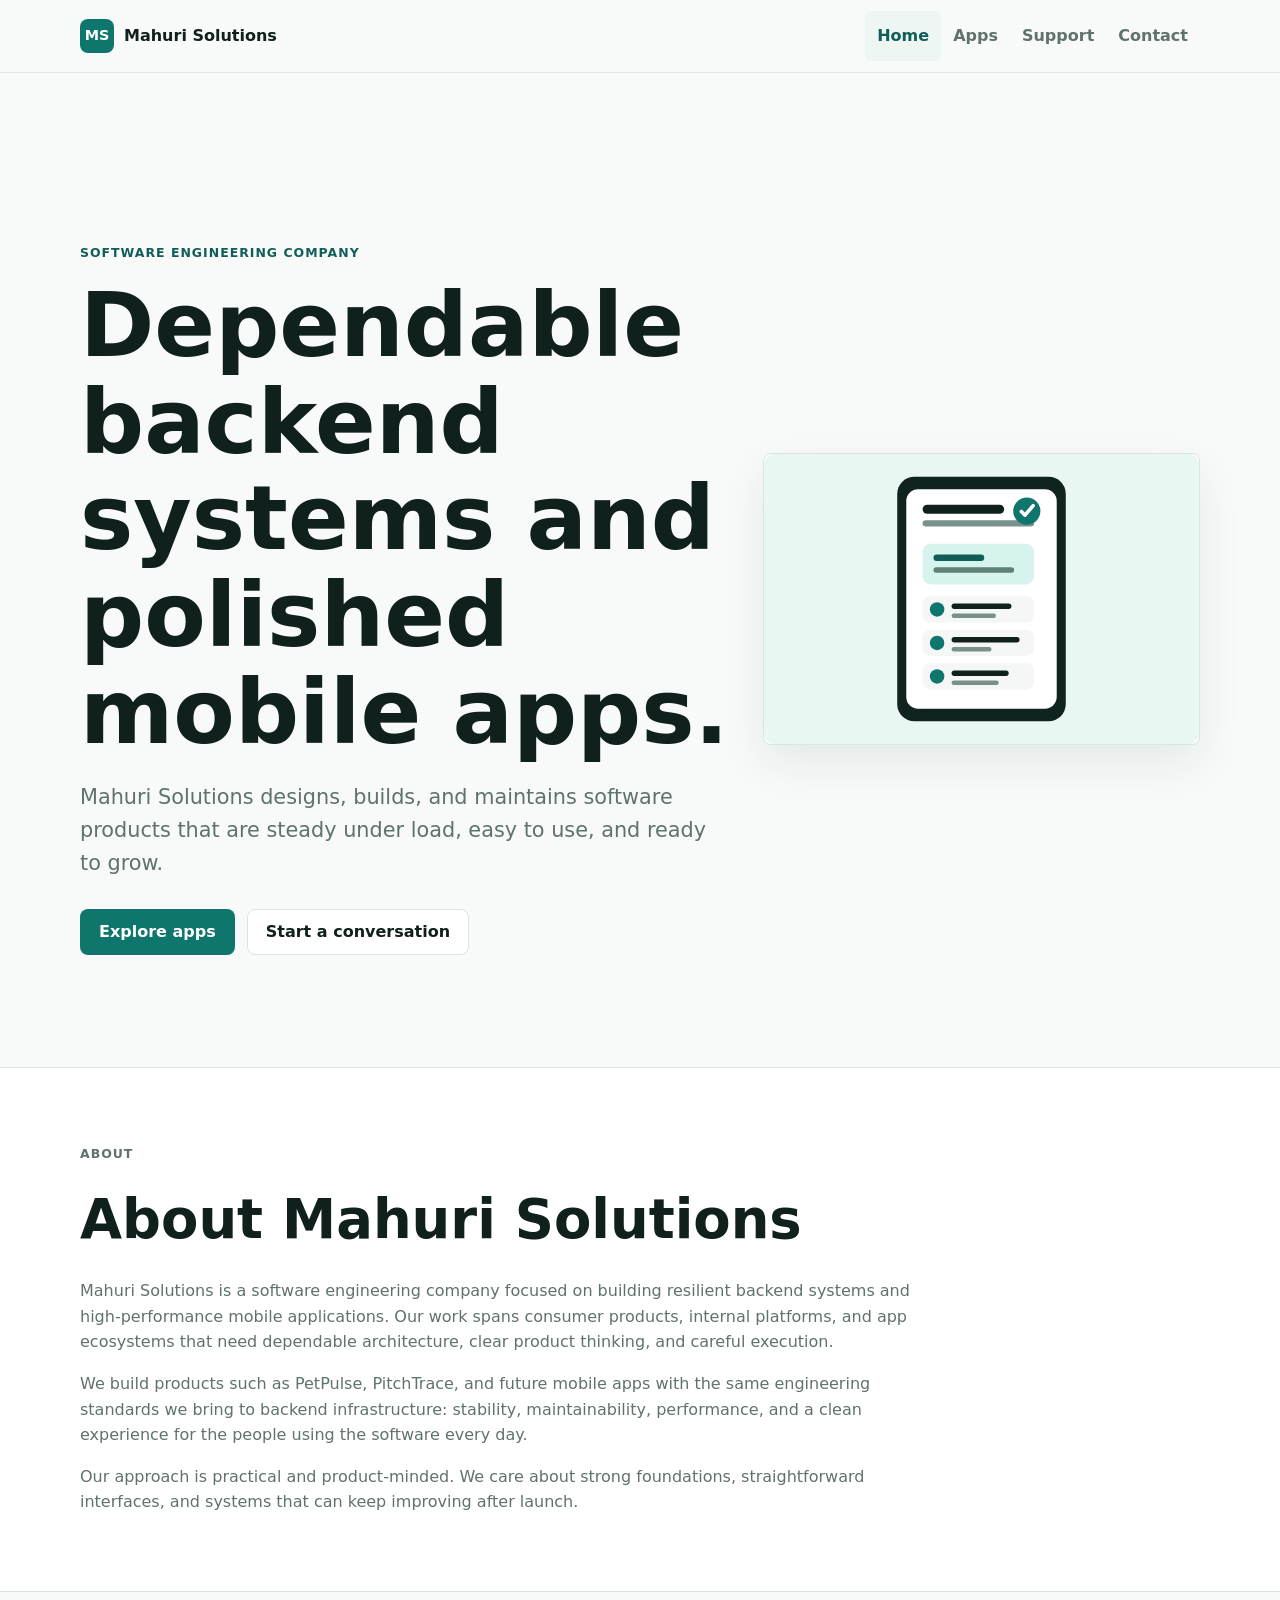
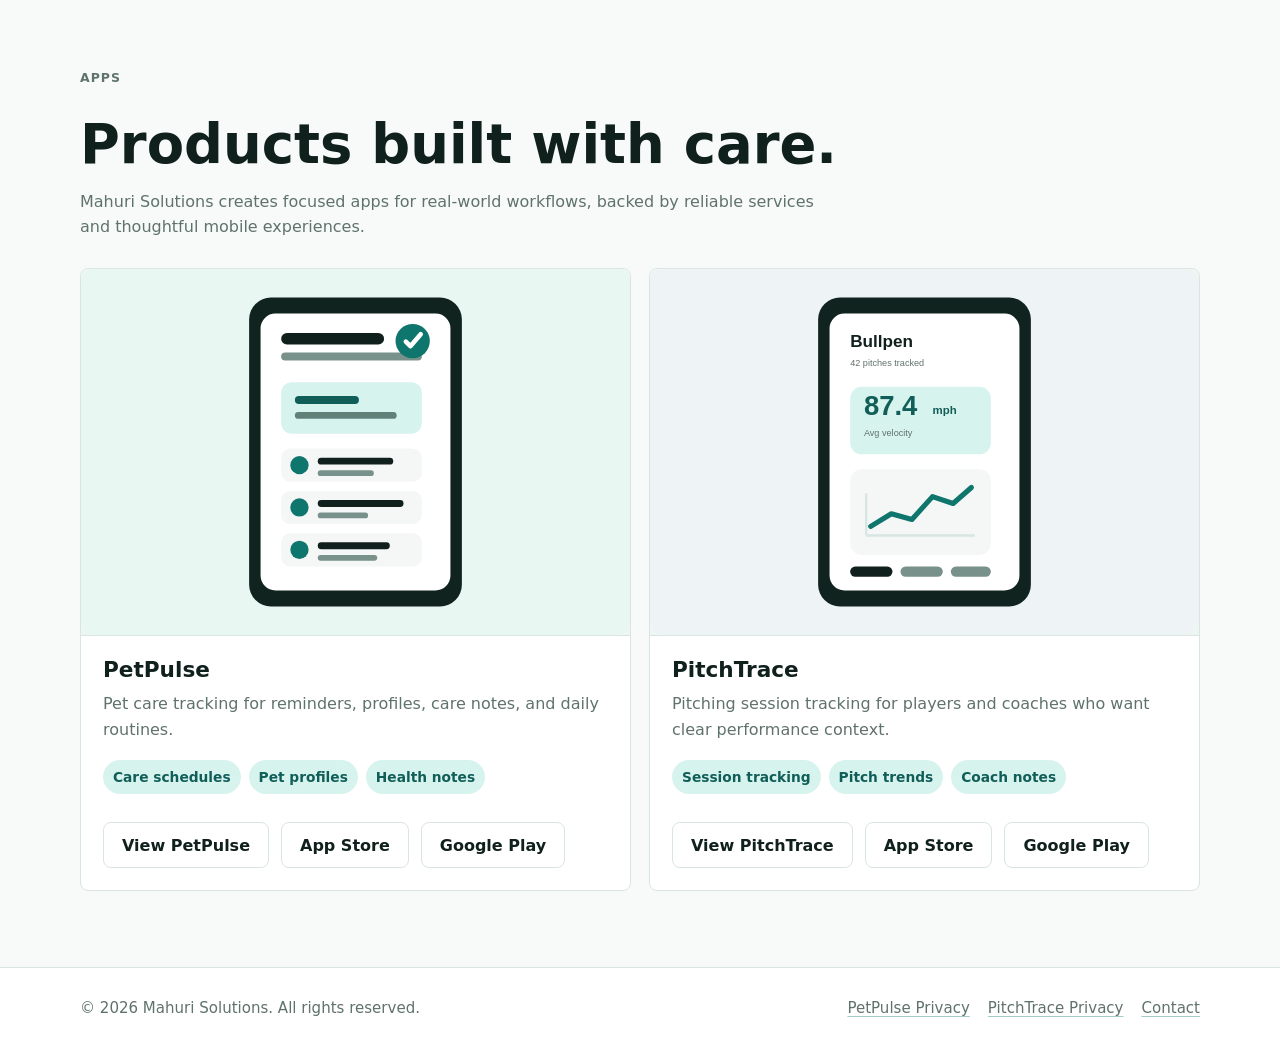
==== index.html @ b08d7b86 "Create Mahuri Solutions static site" ====
<!doctype html>
<html lang="en">
  <head>
    <meta charset="utf-8">
    <meta name="viewport" content="width=device-width, initial-scale=1">
    <meta name="description" content="Mahuri Solutions builds resilient backend systems and high-performance mobile apps, including PetPulse and PitchTrace.">
    <title>Mahuri Solutions | Software engineering for dependable products</title>
    <link rel="stylesheet" href="assets/css/styles.css">
  </head>
  <body>
    <a class="skip-link" href="#main">Skip to content</a>
    <header class="site-header">
      <div class="nav-wrap">
        <a class="brand" href="index.html" aria-label="Mahuri Solutions home">
          <span class="brand-mark">MS</span>
          <span>Mahuri Solutions</span>
        </a>
        <button class="nav-toggle" type="button" aria-label="Toggle navigation" aria-expanded="false" data-nav-toggle><span></span></button>
        <nav class="nav-links" aria-label="Primary navigation" data-nav-links>
          <a href="index.html" aria-current="page">Home</a>
          <a href="#apps">Apps</a>
          <a href="support/index.html">Support</a>
          <a href="contact/index.html">Contact</a>
        </nav>
      </div>
    </header>

    <main id="main">
      <section class="hero">
        <div class="section hero-grid">
          <div>
            <p class="eyebrow">Software engineering company</p>
            <h1>Dependable backend systems and polished mobile apps.</h1>
            <p class="lead">Mahuri Solutions designs, builds, and maintains software products that are steady under load, easy to use, and ready to grow.</p>
            <div class="hero-actions">
              <a class="button primary" href="#apps">Explore apps</a>
              <a class="button secondary" href="contact/index.html">Start a conversation</a>
            </div>
          </div>
          <div class="hero-panel" aria-label="Mahuri Solutions mobile app previews">
            <img src="assets/img/petpulse-dashboard.svg" alt="PetPulse mobile care dashboard preview" width="960" height="640" loading="eager">
          </div>
        </div>
      </section>

      <section class="band">
        <div class="section">
          <div class="section-header">
            <p class="eyebrow">About</p>
            <h2>About Mahuri Solutions</h2>
          </div>
          <div class="text-block">
            <p>Mahuri Solutions is a software engineering company focused on building resilient backend systems and high-performance mobile applications. Our work spans consumer products, internal platforms, and app ecosystems that need dependable architecture, clear product thinking, and careful execution.</p>
            <p>We build products such as PetPulse, PitchTrace, and future mobile apps with the same engineering standards we bring to backend infrastructure: stability, maintainability, performance, and a clean experience for the people using the software every day.</p>
            <p>Our approach is practical and product-minded. We care about strong foundations, straightforward interfaces, and systems that can keep improving after launch.</p>
          </div>
        </div>
      </section>

      <section class="section" id="apps">
        <div class="section-header">
          <p class="eyebrow">Apps</p>
          <h2>Products built with care.</h2>
          <p>Mahuri Solutions creates focused apps for real-world workflows, backed by reliable services and thoughtful mobile experiences.</p>
        </div>
        <div class="app-grid">
          <article class="app-card">
            <img src="assets/img/petpulse-dashboard.svg" alt="PetPulse dashboard screenshot preview" width="960" height="640" loading="lazy">
            <div class="app-card-body">
              <h3>PetPulse</h3>
              <p>Pet care tracking for reminders, profiles, care notes, and daily routines.</p>
              <ul class="tag-list" aria-label="PetPulse features">
                <li>Care schedules</li>
                <li>Pet profiles</li>
                <li>Health notes</li>
              </ul>
              <div class="store-links">
                <a class="store-badge" href="apps/petpulse/index.html">View PetPulse</a>
                <a class="store-badge" href="#" aria-label="PetPulse on the App Store">App Store</a>
                <a class="store-badge" href="#" aria-label="PetPulse on Google Play">Google Play</a>
              </div>
            </div>
          </article>

          <article class="app-card">
            <img src="assets/img/pitchtrace-analytics.svg" alt="PitchTrace analytics screenshot preview" width="960" height="640" loading="lazy">
            <div class="app-card-body">
              <h3>PitchTrace</h3>
              <p>Pitching session tracking for players and coaches who want clear performance context.</p>
              <ul class="tag-list" aria-label="PitchTrace features">
                <li>Session tracking</li>
                <li>Pitch trends</li>
                <li>Coach notes</li>
              </ul>
              <div class="store-links">
                <a class="store-badge" href="apps/pitchtrace/index.html">View PitchTrace</a>
                <a class="store-badge" href="#" aria-label="PitchTrace on the App Store">App Store</a>
                <a class="store-badge" href="#" aria-label="PitchTrace on Google Play">Google Play</a>
              </div>
            </div>
          </article>
        </div>
      </section>
    </main>

    <footer class="site-footer">
      <div class="footer-inner">
        <p>&copy; <span data-year></span> Mahuri Solutions. All rights reserved.</p>
        <div class="footer-links">
          <a href="privacy/petpulse/index.html">PetPulse Privacy</a>
          <a href="privacy/pitchtrace/index.html">PitchTrace Privacy</a>
          <a href="contact/index.html">Contact</a>
        </div>
      </div>
    </footer>
    <script src="assets/js/main.js" defer></script>
  </body>
</html>
---- assets/css/styles.css ----
:root {
  --bg: #f7faf9;
  --surface: #ffffff;
  --surface-soft: #edf6f3;
  --ink: #10201c;
  --muted: #60726c;
  --line: #d9e5e1;
  --accent: #0f766e;
  --accent-strong: #115e59;
  --accent-soft: #d7f3ee;
  --shadow: 0 18px 45px rgba(16, 32, 28, 0.08);
  --radius: 8px;
  color-scheme: light;
}

* {
  box-sizing: border-box;
}

html {
  scroll-behavior: smooth;
}

body {
  margin: 0;
  background: var(--bg);
  color: var(--ink);
  font-family: Inter, ui-sans-serif, system-ui, -apple-system, BlinkMacSystemFont, "Segoe UI", sans-serif;
  line-height: 1.6;
}

img {
  display: block;
  max-width: 100%;
  height: auto;
}

a {
  color: inherit;
  text-decoration-color: rgba(15, 118, 110, 0.38);
  text-underline-offset: 0.18em;
}

a:hover {
  color: var(--accent-strong);
}

.site-header {
  position: sticky;
  top: 0;
  z-index: 10;
  border-bottom: 1px solid rgba(217, 229, 225, 0.8);
  background: rgba(247, 250, 249, 0.92);
  backdrop-filter: blur(14px);
}

.nav-wrap,
.section,
.footer-inner {
  width: min(1120px, calc(100% - 32px));
  margin: 0 auto;
}

.nav-wrap {
  display: flex;
  align-items: center;
  justify-content: space-between;
  min-height: 72px;
  gap: 20px;
}

.brand {
  display: inline-flex;
  align-items: center;
  gap: 10px;
  font-weight: 760;
  text-decoration: none;
}

.brand-mark {
  display: grid;
  width: 34px;
  height: 34px;
  place-items: center;
  border-radius: 8px;
  background: var(--accent);
  color: white;
  font-size: 0.9rem;
  letter-spacing: 0;
}

.nav-toggle {
  display: inline-flex;
  align-items: center;
  justify-content: center;
  width: 42px;
  height: 42px;
  border: 1px solid var(--line);
  border-radius: 8px;
  background: var(--surface);
  color: var(--ink);
}

.nav-toggle span,
.nav-toggle span::before,
.nav-toggle span::after {
  display: block;
  width: 18px;
  height: 2px;
  border-radius: 999px;
  background: currentColor;
  content: "";
}

.nav-toggle span::before {
  transform: translateY(-6px);
}

.nav-toggle span::after {
  transform: translateY(4px);
}

.nav-links {
  position: absolute;
  top: 72px;
  right: 16px;
  left: 16px;
  display: none;
  padding: 10px;
  border: 1px solid var(--line);
  border-radius: 8px;
  background: var(--surface);
  box-shadow: var(--shadow);
}

.nav-links.is-open {
  display: grid;
}

.nav-links a {
  padding: 12px;
  border-radius: 6px;
  color: var(--muted);
  font-weight: 650;
  text-decoration: none;
}

.nav-links a:hover,
.nav-links a[aria-current="page"] {
  background: var(--surface-soft);
  color: var(--accent-strong);
}

.hero {
  padding: 72px 0 36px;
}

.hero-grid {
  display: grid;
  gap: 34px;
  align-items: center;
}

.eyebrow {
  margin: 0 0 14px;
  color: var(--accent-strong);
  font-size: 0.78rem;
  font-weight: 780;
  letter-spacing: 0.08em;
  text-transform: uppercase;
}

h1,
h2,
h3 {
  margin: 0;
  line-height: 1.08;
  letter-spacing: 0;
}

h1 {
  max-width: 760px;
  font-size: clamp(2.5rem, 8vw, 5.6rem);
}

h2 {
  font-size: clamp(2rem, 5vw, 3.4rem);
}

h3 {
  font-size: 1.35rem;
}

p {
  margin: 0;
}

.lead {
  max-width: 720px;
  margin-top: 20px;
  color: var(--muted);
  font-size: clamp(1.06rem, 2.5vw, 1.3rem);
}

.hero-actions,
.store-links,
.button-row {
  display: flex;
  flex-wrap: wrap;
  gap: 12px;
  margin-top: 28px;
}

.button,
.store-badge {
  display: inline-flex;
  align-items: center;
  justify-content: center;
  min-height: 46px;
  padding: 0 18px;
  border: 1px solid transparent;
  border-radius: 8px;
  font-weight: 760;
  text-decoration: none;
}

.button.primary {
  background: var(--accent);
  color: white;
}

.button.primary:hover {
  background: var(--accent-strong);
  color: white;
}

.button.secondary,
.store-badge {
  border-color: var(--line);
  background: var(--surface);
  color: var(--ink);
}

.button.secondary:hover,
.store-badge:hover {
  border-color: rgba(15, 118, 110, 0.45);
  color: var(--accent-strong);
}

.hero-panel {
  overflow: hidden;
  border: 1px solid var(--line);
  border-radius: 8px;
  background: var(--surface);
  box-shadow: var(--shadow);
}

.hero-panel img {
  width: 100%;
}

.section {
  padding: 56px 0;
}

.section-header {
  display: grid;
  gap: 14px;
  max-width: 760px;
  margin-bottom: 28px;
}

.section-header p,
.text-block p,
.feature-card p,
.app-card p,
.policy-content p,
.policy-content li,
.faq-item p {
  color: var(--muted);
}

.band {
  border-top: 1px solid var(--line);
  border-bottom: 1px solid var(--line);
  background: var(--surface);
}

.text-block {
  display: grid;
  gap: 16px;
  max-width: 860px;
}

.app-grid,
.feature-grid,
.support-grid,
.privacy-grid {
  display: grid;
  gap: 18px;
}

.app-card,
.feature-card,
.faq-item,
.contact-panel,
.policy-card {
  border: 1px solid var(--line);
  border-radius: 8px;
  background: var(--surface);
}

.app-card {
  display: grid;
  overflow: hidden;
}

.app-card-body,
.feature-card,
.faq-item,
.contact-panel,
.policy-card {
  padding: 22px;
}

.app-card img {
  width: 100%;
  border-bottom: 1px solid var(--line);
  background: var(--surface-soft);
}

.app-card h3,
.feature-card h3,
.faq-item h3 {
  margin-bottom: 10px;
}

.tag-list {
  display: flex;
  flex-wrap: wrap;
  gap: 8px;
  margin: 18px 0 0;
  padding: 0;
  list-style: none;
}

.tag-list li {
  padding: 6px 10px;
  border-radius: 999px;
  background: var(--accent-soft);
  color: var(--accent-strong);
  font-size: 0.86rem;
  font-weight: 700;
}

.app-hero {
  padding: 58px 0 26px;
}

.app-detail-grid {
  display: grid;
  gap: 28px;
  align-items: center;
}

.screenshot-strip {
  display: grid;
  grid-template-columns: 1fr;
  gap: 14px;
}

.screenshot-strip img {
  width: 100%;
  border: 1px solid var(--line);
  border-radius: 8px;
  background: var(--surface);
  box-shadow: 0 12px 30px rgba(16, 32, 28, 0.06);
}

.policy-content {
  display: grid;
  gap: 24px;
  max-width: 860px;
}

.policy-content h2 {
  font-size: 1.45rem;
}

.policy-content ul {
  margin: 10px 0 0;
  padding-left: 20px;
}

.contact-form {
  display: grid;
  gap: 16px;
}

.field {
  display: grid;
  gap: 8px;
}

label {
  font-weight: 720;
}

input,
select,
textarea {
  width: 100%;
  min-height: 46px;
  padding: 12px 14px;
  border: 1px solid var(--line);
  border-radius: 8px;
  background: var(--surface);
  color: var(--ink);
  font: inherit;
}

textarea {
  min-height: 150px;
  resize: vertical;
}

input:focus,
select:focus,
textarea:focus {
  outline: 3px solid rgba(15, 118, 110, 0.16);
  border-color: var(--accent);
}

.form-note,
.fine-print {
  color: var(--muted);
  font-size: 0.92rem;
}

.site-footer {
  border-top: 1px solid var(--line);
  background: var(--surface);
}

.footer-inner {
  display: grid;
  gap: 16px;
  padding: 28px 0;
  color: var(--muted);
  font-size: 0.94rem;
}

.footer-links {
  display: flex;
  flex-wrap: wrap;
  gap: 12px 18px;
}

.skip-link {
  position: absolute;
  top: -60px;
  left: 16px;
  z-index: 20;
  padding: 10px 14px;
  background: var(--ink);
  color: white;
}

.skip-link:focus {
  top: 12px;
}

@media (min-width: 720px) {
  .nav-toggle {
    display: none;
  }

  .nav-links {
    position: static;
    display: flex;
    padding: 0;
    border: 0;
    background: transparent;
    box-shadow: none;
  }

  .hero {
    padding-top: 94px;
  }

  .hero-grid,
  .app-detail-grid {
    grid-template-columns: minmax(0, 1.04fr) minmax(280px, 0.7fr);
  }

  .app-grid,
  .support-grid,
  .privacy-grid {
    grid-template-columns: repeat(2, minmax(0, 1fr));
  }

  .feature-grid {
    grid-template-columns: repeat(3, minmax(0, 1fr));
  }

  .screenshot-strip {
    grid-template-columns: repeat(3, minmax(0, 1fr));
  }

  .footer-inner {
    grid-template-columns: 1fr auto;
    align-items: center;
  }
}

@media (min-width: 1000px) {
  .section {
    padding: 76px 0;
  }
}
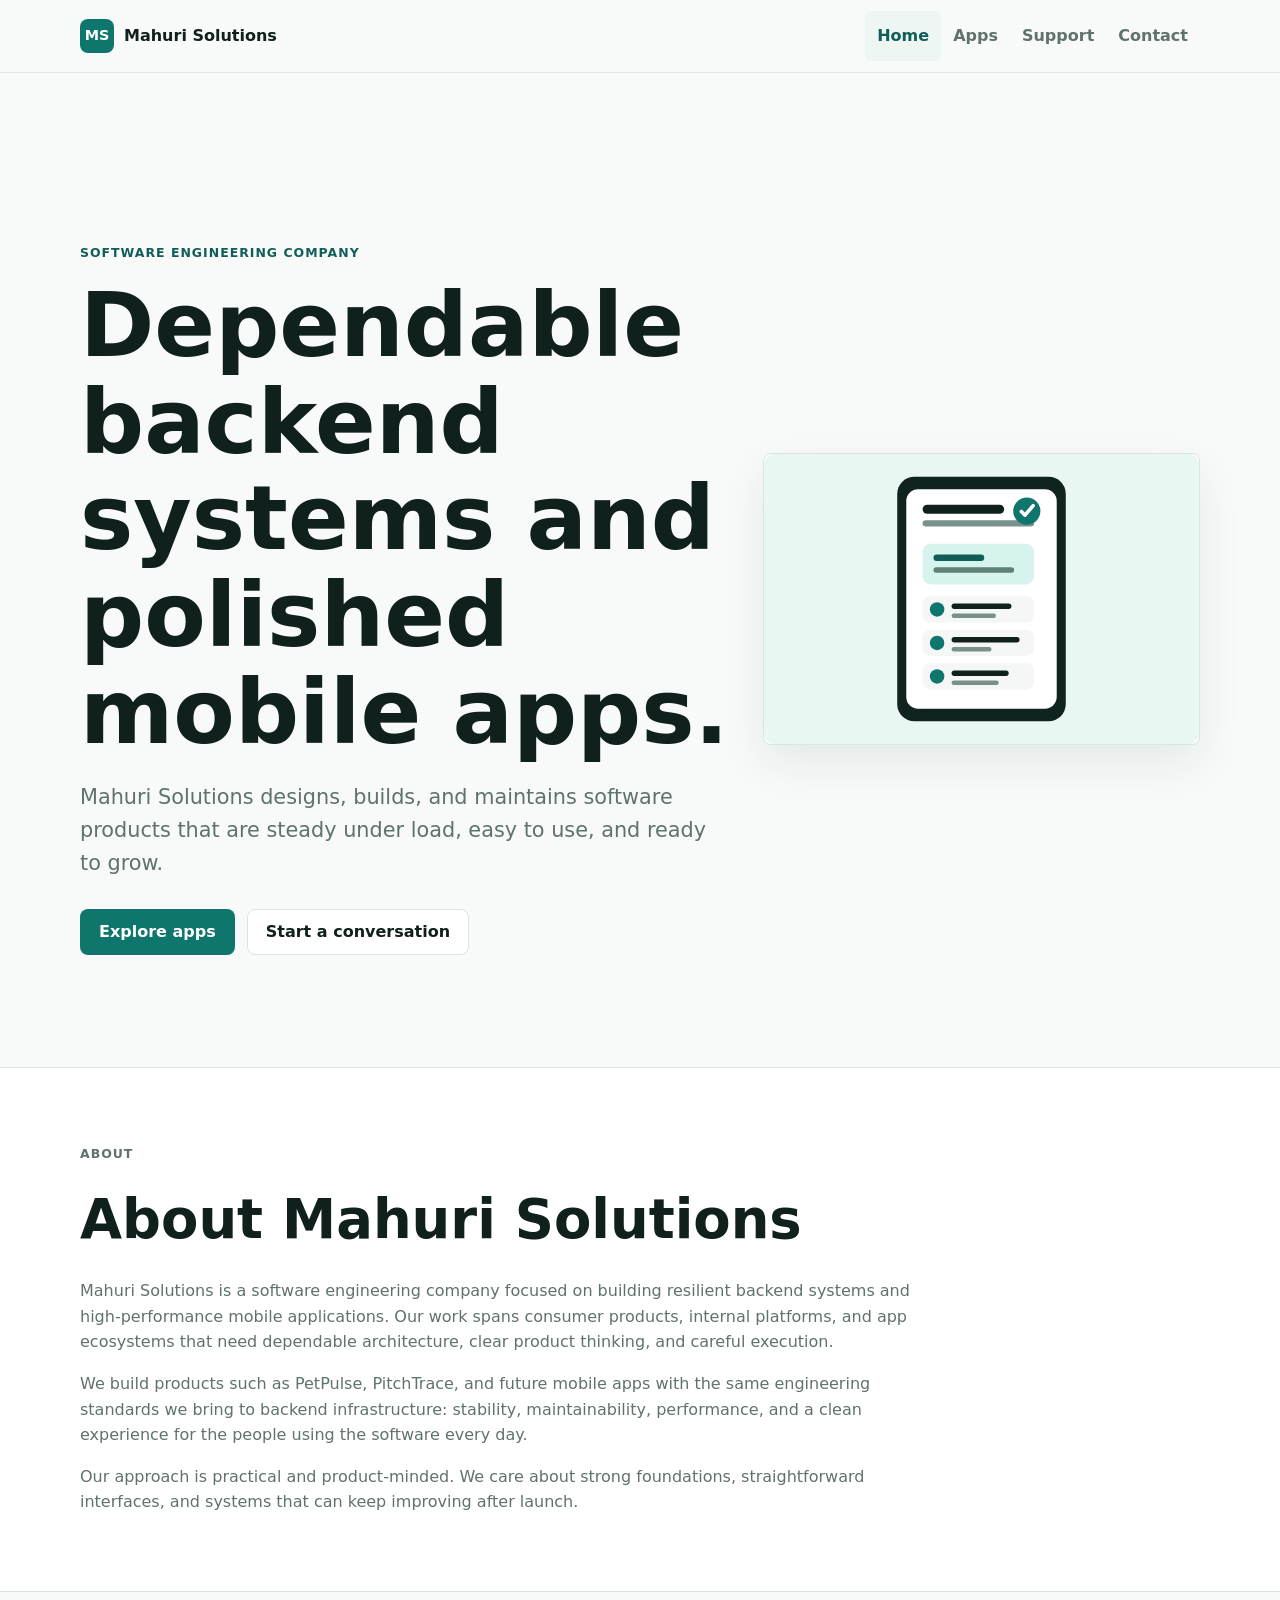
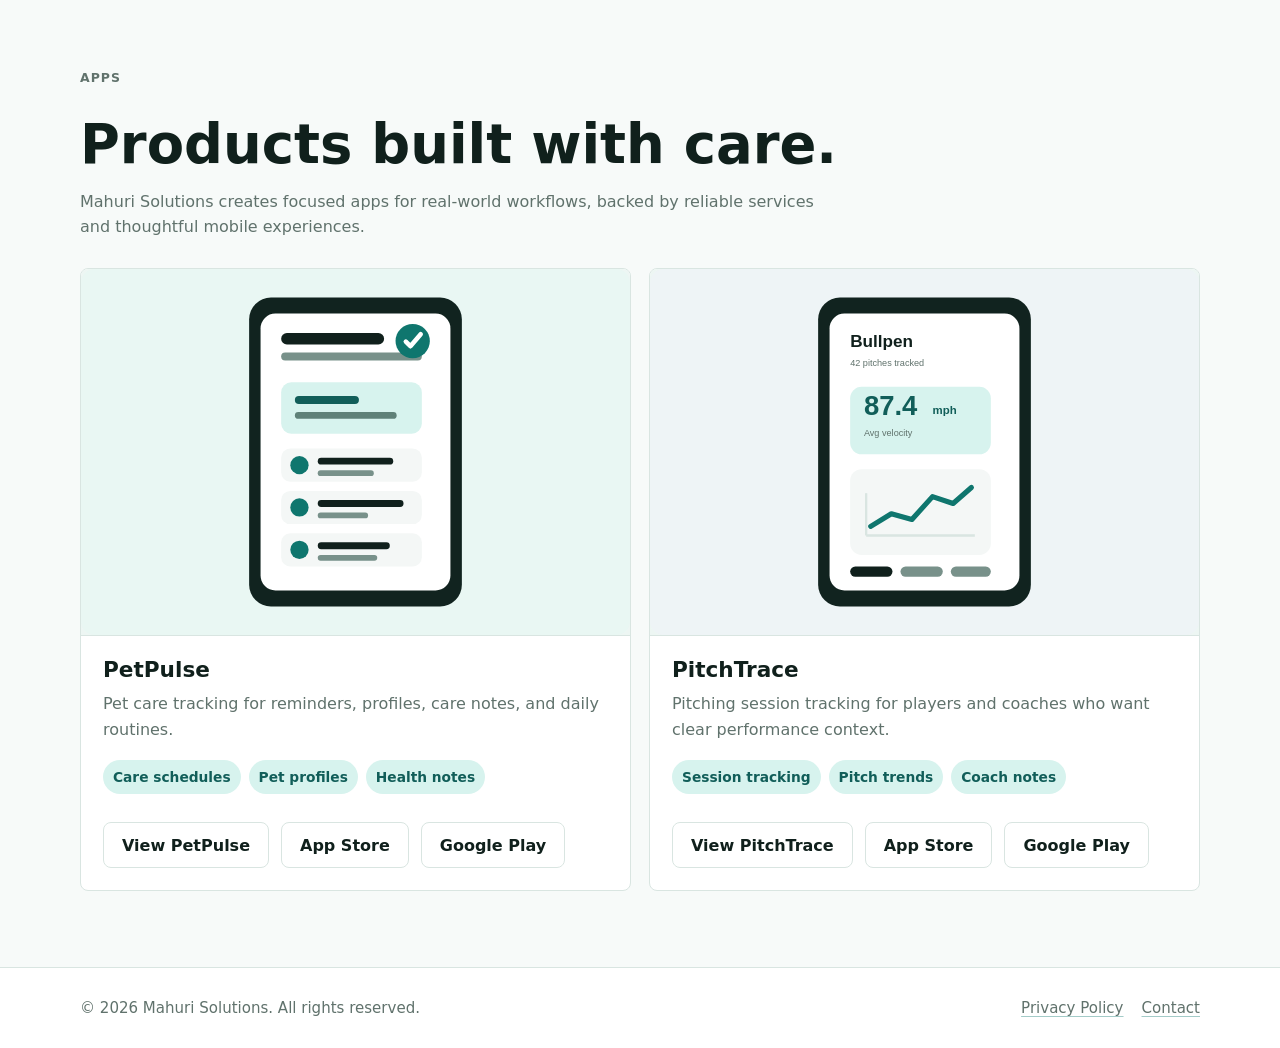
==== commit de5710c4: "Add company privacy policy" ====
--- a/index.html
+++ b/index.html
@@ -107,8 +107,7 @@
       <div class="footer-inner">
         <p>&copy; <span data-year></span> Mahuri Solutions. All rights reserved.</p>
         <div class="footer-links">
-          <a href="privacy/petpulse/index.html">PetPulse Privacy</a>
-          <a href="privacy/pitchtrace/index.html">PitchTrace Privacy</a>
+          <a href="privacy/index.html">Privacy Policy</a>
           <a href="contact/index.html">Contact</a>
         </div>
       </div>
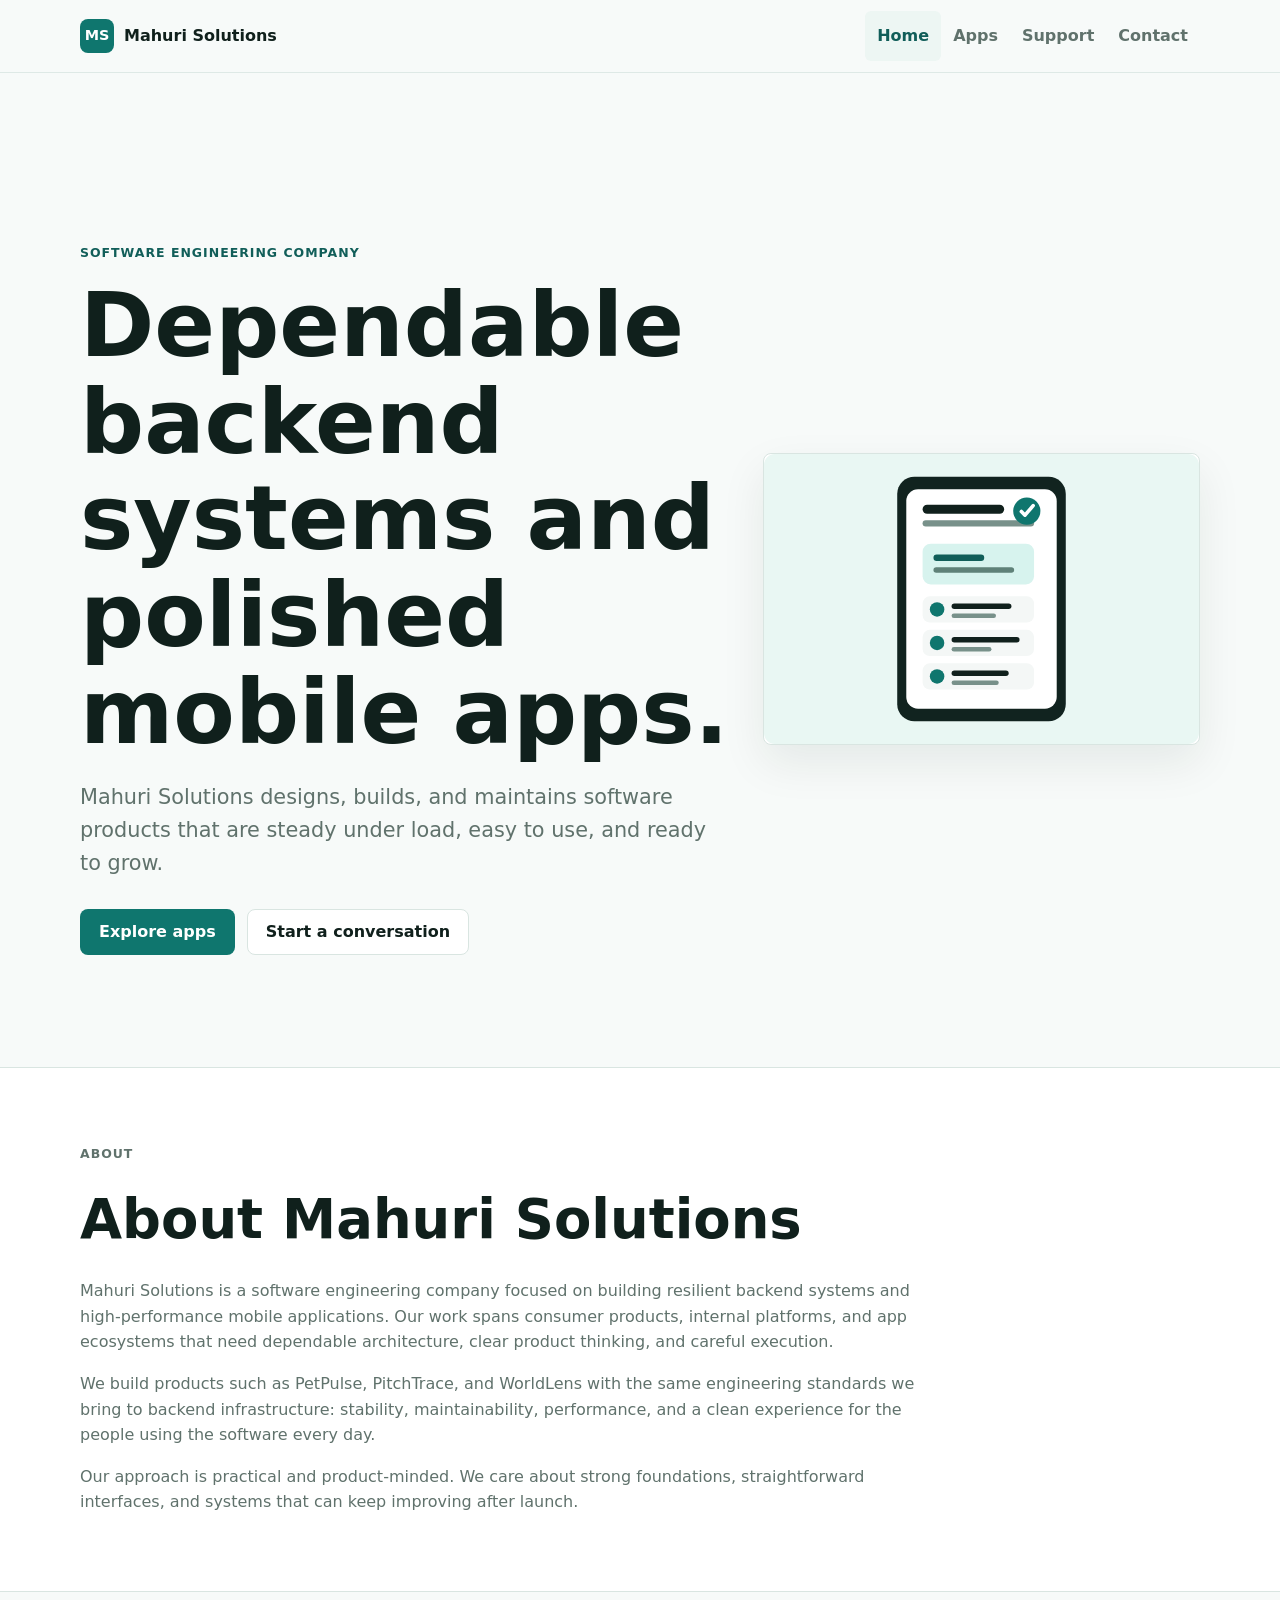
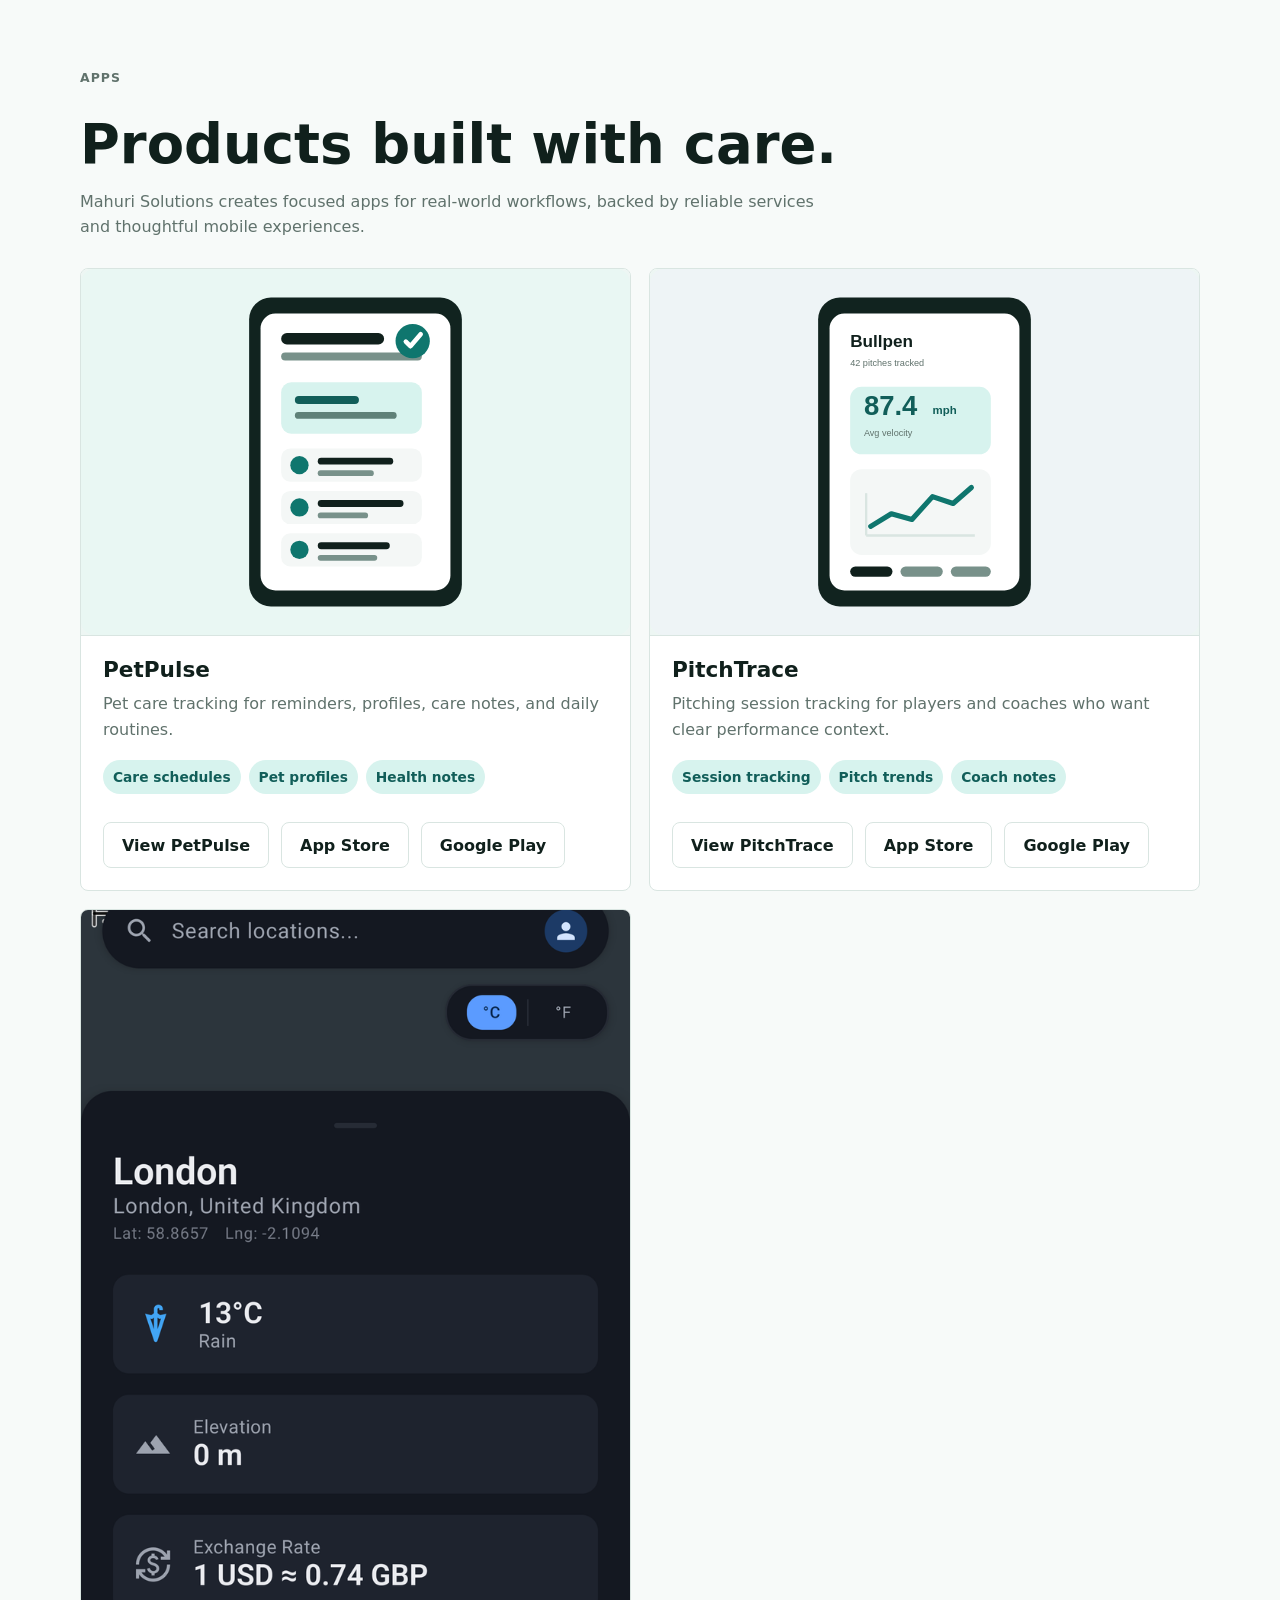
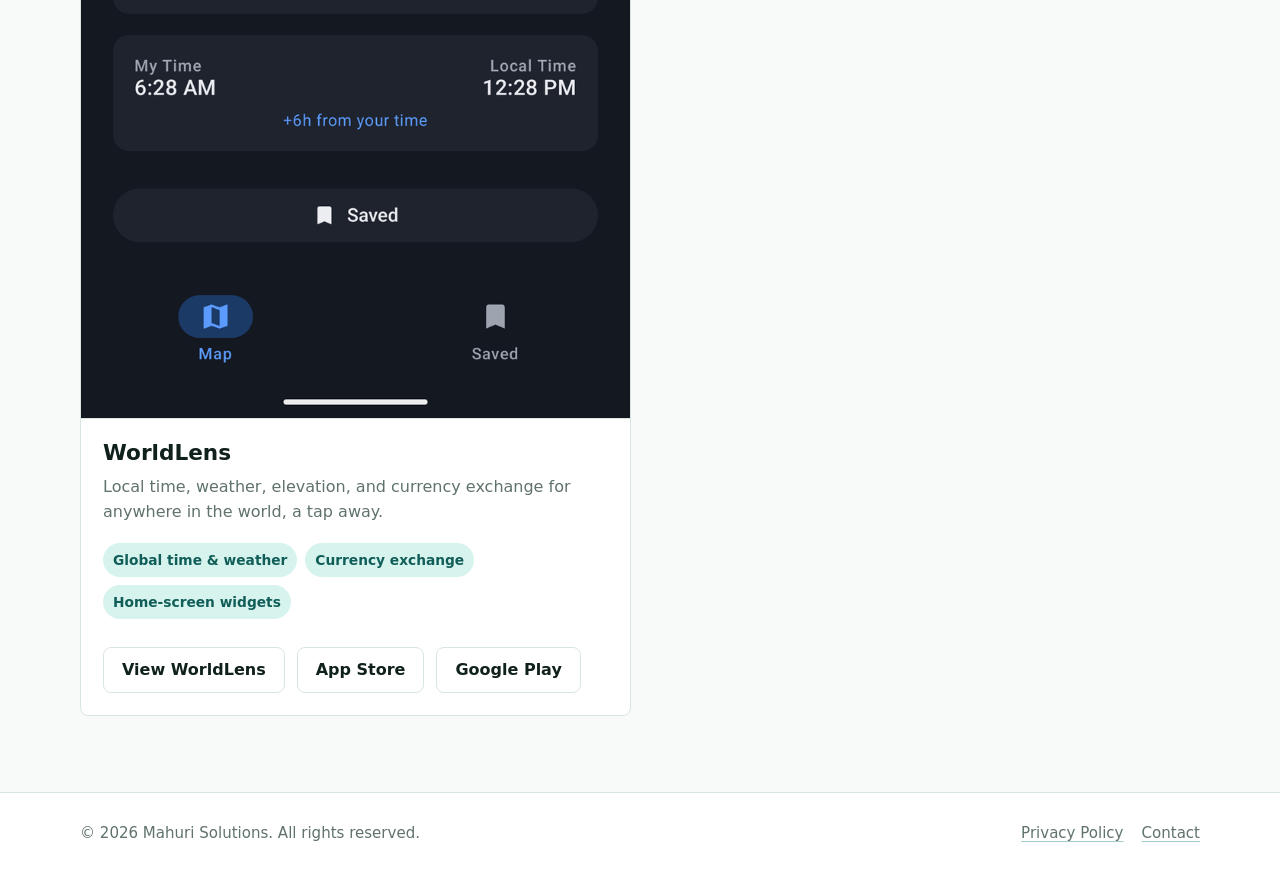
==== commit 71730a12: "Add WorldLens to the site New app detail page (apps/worldlens), support FAQ page, and a privacy poli" ====
--- a/index.html
+++ b/index.html
@@ -3,7 +3,7 @@
   <head>
     <meta charset="utf-8">
     <meta name="viewport" content="width=device-width, initial-scale=1">
-    <meta name="description" content="Mahuri Solutions builds resilient backend systems and high-performance mobile apps, including PetPulse and PitchTrace.">
+    <meta name="description" content="Mahuri Solutions builds resilient backend systems and high-performance mobile apps, including PetPulse, PitchTrace, and WorldLens.">
     <title>Mahuri Solutions | Software engineering for dependable products</title>
     <link rel="stylesheet" href="assets/css/styles.css">
   </head>
@@ -51,7 +51,7 @@
           </div>
           <div class="text-block">
             <p>Mahuri Solutions is a software engineering company focused on building resilient backend systems and high-performance mobile applications. Our work spans consumer products, internal platforms, and app ecosystems that need dependable architecture, clear product thinking, and careful execution.</p>
-            <p>We build products such as PetPulse, PitchTrace, and future mobile apps with the same engineering standards we bring to backend infrastructure: stability, maintainability, performance, and a clean experience for the people using the software every day.</p>
+            <p>We build products such as PetPulse, PitchTrace, and WorldLens with the same engineering standards we bring to backend infrastructure: stability, maintainability, performance, and a clean experience for the people using the software every day.</p>
             <p>Our approach is practical and product-minded. We care about strong foundations, straightforward interfaces, and systems that can keep improving after launch.</p>
           </div>
         </div>
@@ -99,6 +99,24 @@
               </div>
             </div>
           </article>
+
+          <article class="app-card">
+            <img src="assets/img/worldlens-map.png" alt="WorldLens map screenshot preview" width="720" height="1452" loading="lazy">
+            <div class="app-card-body">
+              <h3>WorldLens</h3>
+              <p>Local time, weather, elevation, and currency exchange for anywhere in the world, a tap away.</p>
+              <ul class="tag-list" aria-label="WorldLens features">
+                <li>Global time &amp; weather</li>
+                <li>Currency exchange</li>
+                <li>Home-screen widgets</li>
+              </ul>
+              <div class="store-links">
+                <a class="store-badge" href="apps/worldlens/index.html">View WorldLens</a>
+                <a class="store-badge" href="#" aria-label="WorldLens on the App Store">App Store</a>
+                <a class="store-badge" href="#" aria-label="WorldLens on Google Play">Google Play</a>
+              </div>
+            </div>
+          </article>
         </div>
       </section>
     </main>
